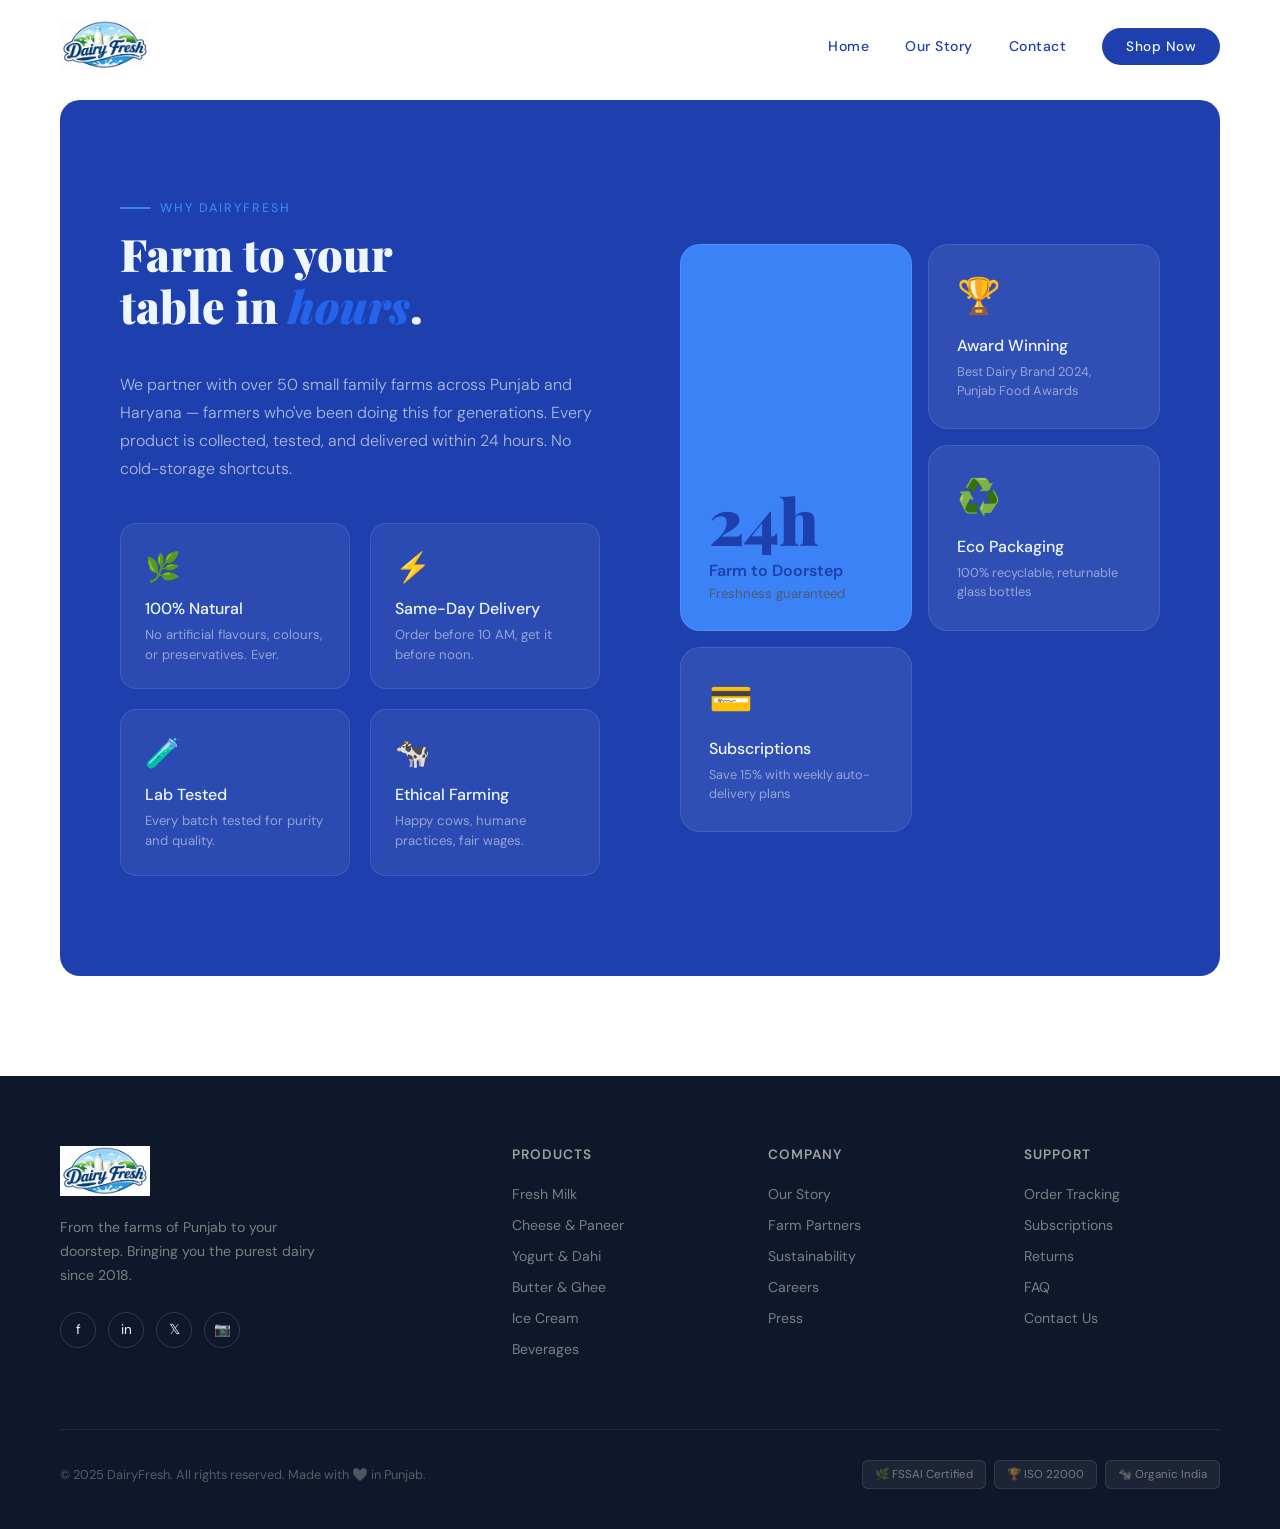
==== about.html @ 6cd30c2c "Update about.html" ====
<!DOCTYPE html>
<html lang="en">
<head>
    <meta charset="UTF-8">
    <meta name="viewport" content="width=device-width, initial-scale=1.0">
    <title>Document</title>
       <link rel="preconnect" href="https://fonts.googleapis.com">
<link href="https://fonts.googleapis.com/css2?family=Playfair+Display:ital,wght@0,400;0,700;0,900;1,400&family=DM+Sans:wght@300;400;500&display=swap" rel="stylesheet">
<link rel="stylesheet" href="style.css">
</head>
<body>
    <div class="cursor" id="cursor"></div>
<div class="cursor-ring" id="cursorRing"></div>
<header class="navbar">
<nav id="nav">
   <a href="index.html" class="logo">
    <div class="logo-icon">
      <img src="product pics/ChatGPT Image Jun 5, 2026, 11_29_24 AM.png" alt="">
    </div>
  </a>
     <ul>
    <li><a href="index.html">Home</a></li>
    <li><a href="about.html">Our Story</a></li>
    <li><a href="contact.html">Contact</a></li>
    <li><a href="/ndex.html#products" class="nav-cta">Shop Now</a></li>
  </ul>
  <button class="hamburger" aria-label="Menu" onclick="showMenu()">
    <span></span><span></span><span></span>
  </button>
</nav>
</header>
<section class="why" id="why">
  <div class="why-left reveal">
    <div class="section-label">Why DairyFresh</div>
    <h2 class="section-title">Farm to your<br>table in <em>hours</em>.</h2>
    <p class="why-desc">We partner with over 50 small family farms across Punjab and Haryana — farmers who've been doing this for generations. Every product is collected, tested, and delivered within 24 hours. No cold-storage shortcuts.</p>
    <div class="why-features">
      <div class="feature">
        <div class="feature-icon">🌿</div>
        <div class="feature-name">100% Natural</div>
        <div class="feature-text">No artificial flavours, colours, or preservatives. Ever.</div>
      </div>
      <div class="feature">
        <div class="feature-icon">⚡</div>
        <div class="feature-name">Same-Day Delivery</div>
        <div class="feature-text">Order before 10 AM, get it before noon.</div>
      </div>
      <div class="feature">
        <div class="feature-icon">🧪</div>
        <div class="feature-name">Lab Tested</div>
        <div class="feature-text">Every batch tested for purity and quality.</div>
      </div>
      <div class="feature">
        <div class="feature-icon">🐄</div>
        <div class="feature-name">Ethical Farming</div>
        <div class="feature-text">Happy cows, humane practices, fair wages.</div>
      </div>
    </div>
  </div>
  <div class="why-right reveal">
    <div class="why-card tall">
      <div class="card-num">24h</div>
      <div class="card-label">Farm to Doorstep</div>
      <div class="card-sub">Freshness guaranteed</div>
    </div>
    <div class="why-card">
      <div class="card-icon">🏆</div>
      <div class="card-title">Award Winning</div>
      <div class="card-text">Best Dairy Brand 2024, Punjab Food Awards</div>
    </div>
    <div class="why-card">
      <div class="card-icon">♻️</div>
      <div class="card-title">Eco Packaging</div>
      <div class="card-text">100% recyclable, returnable glass bottles</div>
    </div>
    <div class="why-card">
      <div class="card-icon">💳</div>
      <div class="card-title">Subscriptions</div>
      <div class="card-text">Save 15% with weekly auto-delivery plans</div>
    </div>
  </div>
</section>
<footer>
  <div class="footer-top">
    <div class="footer-brand">
       <a href="index.html" class="logo">
    <div class="logo-icon">
      <img src="product pics/ChatGPT Image Jun 5, 2026, 11_29_24 AM.png" alt="">
    </div>
  </a>
      <p>From the farms of Punjab to your doorstep. Bringing you the purest dairy since 2018.</p>
      <div class="footer-socials">
        <a class="social-btn" href="#">f</a>
        <a class="social-btn" href="#">in</a>
        <a class="social-btn" href="#">𝕏</a>
        <a class="social-btn" href="#">📷</a>
      </div>
    </div>
    <div class="footer-col">
      <h4>Products</h4>
      <ul>
        <li><a href="#">Fresh Milk</a></li>
        <li><a href="#">Cheese & Paneer</a></li>
        <li><a href="#">Yogurt & Dahi</a></li>
        <li><a href="#">Butter & Ghee</a></li>
        <li><a href="#">Ice Cream</a></li>
        <li><a href="#">Beverages</a></li>
      </ul>
    </div>
    <div class="footer-col">
      <h4>Company</h4>
      <ul>
        <li><a href="#">Our Story</a></li>
        <li><a href="#">Farm Partners</a></li>
        <li><a href="#">Sustainability</a></li>
        <li><a href="#">Careers</a></li>
        <li><a href="#">Press</a></li>
      </ul>
    </div>
    <div class="footer-col">
      <h4>Support</h4>
      <ul>
        <li><a href="#">Order Tracking</a></li>
        <li><a href="#">Subscriptions</a></li>
        <li><a href="#">Returns</a></li>
        <li><a href="#">FAQ</a></li>
        <li><a href="#">Contact Us</a></li>
      </ul>
    </div>
  </div>
  <div class="footer-bottom">
    <p>© 2025 DairyFresh. All rights reserved. Made with 🤍 in Punjab.</p>
    <div class="footer-badges">
      <div class="badge-cert">🌿 FSSAI Certified</div>
      <div class="badge-cert">🏆 ISO 22000</div>
      <div class="badge-cert">🐄 Organic India</div>
    </div>
  </div>
</footer>

<script src="script.js"></script>
</body>
</html>
---- style.css ----
*, *::before, *::after { box-sizing: border-box; margin: 0; padding: 0; }

  :root {
  --cream: #eef6ff;
  --warm-white: #ffffff;
  --butter: #3b82f6;
  --gold: #2563eb;
  --brown: #1e40af;
  --dark: #0f172a;
  --green: #0ea5e9;
  --light-green: #dbeafe;
  --muted: #64748b;
  --border: #bfdbfe;
}

  html { scroll-behavior: smooth; }

  body {
    font-family: 'DM Sans', sans-serif;
    background: var(--warm-white);
    color: var(--dark);
    overflow-x: hidden;
   
  }


  /* NAV */
  .navbar{
    position: fixed; top: 0; width: 100%; z-index: 100;
    padding: 5px 40px;
  }
  nav {
    width: 100%;
    padding: 15px 20px;
    border-radius:20px;
    height: 100%;
    display: flex; align-items: center; justify-content: space-between;
    transition: background 0.4s, box-shadow 0.4s;
  }
  nav.scrolled {
    background: rgb(227 233 253 / 95%);
    backdrop-filter: blur(12px);
    box-shadow: 0 1px 0 var(--border);
  }
  .logo {
    font-family: 'Playfair Display', serif;
    font-size: 1.6rem; font-weight: 900;
    color: var(--brown);
    letter-spacing: -0.5px;
    text-decoration: none;
    display: flex; align-items: center; gap: 10px;
  }
  .logo-icon {
    height: 50px;
    border-radius: 50%;
    display: flex; align-items: center; justify-content: center;
    font-size: 1.1rem;
  }
  .logo-icon img{
    width: auto;
    height:100%;
  }
  nav ul { list-style: none; display: flex; gap: 36px; }
  nav ul a {
    font-size: 0.88rem; font-weight: 500;
    color: var(--brown); text-decoration: none;
    letter-spacing: 0.5px;
    position: relative;
    transition: color 0.2s;
  }
  nav ul a::after {
    content: ''; position: absolute; bottom: -3px; left: 0;
    width: 0; height: 1.5px; background: var(--butter);
    transition: width 0.3s ease;
  }
  nav ul a:hover::after { width: 100%; }
  .nav-cta {
    background: var(--brown); color: var(--cream) !important;
    padding: 10px 24px; border-radius: 40px;
    font-size: 0.85rem !important;
    transition: background 0.3s !important;
  }
  .nav-cta::after { display: none !important; }
  .nav-cta:hover { background: var(--green) !important; }

  /* HERO */
  .hero {
    min-height: 100vh;
    display: grid; grid-template-columns: 1fr 1fr;
    align-items: center;
    padding: 0 60px;
    position: relative;
    overflow: hidden;
  }
  .hero-bg {
    position: absolute; inset: 0;
    background: radial-gradient(ellipse at 70% 50%, #f0e8c8 0%, var(--warm-white) 60%);
    z-index: 0;
  }
  .hero-texture {
    position: absolute; inset: 0; z-index: 1;
    background-image: url("data:image/svg+xml,%3Csvg width='60' height='60' viewBox='0 0 60 60' xmlns='http://www.w3.org/2000/svg'%3E%3Cg fill='none' fill-rule='evenodd'%3E%3Cg fill='%23c8a96e' fill-opacity='0.05'%3E%3Cpath d='M36 34v-4h-2v4h-4v2h4v4h2v-4h4v-2h-4zm0-30V0h-2v4h-4v2h4v4h2V6h4V4h-4zM6 34v-4H4v4H0v2h4v4h2v-4h4v-2H6zM6 4V0H4v4H0v2h4v4h2V6h4V4H6z'/%3E%3C/g%3E%3C/g%3E%3C/svg%3E");
    opacity: 0.4;
  }
  .hero-left { position: relative; z-index: 2; padding-top: 80px; }
  .hero-tag {
    display: inline-flex; align-items: center; gap: 8px;
    background: var(--light-green); color: var(--green);
    padding: 6px 16px; border-radius: 40px;
    font-size: 0.78rem; font-weight: 500; letter-spacing: 1px;
    text-transform: uppercase; margin-bottom: 28px;
    animation: fadeUp 0.8s ease 0.2s both;
  }
  .hero-tag span { width: 6px; height: 6px; background: var(--green); border-radius: 50%; }
  h1 {
    font-family: 'Playfair Display', serif;
    font-size: clamp(3rem, 5vw, 5.5rem);
    line-height: 1.05; font-weight: 900;
    color: var(--brown);
    margin-bottom: 24px;
    animation: fadeUp 0.8s ease 0.3s both;
  }
  h1 em { color: var(--gold); font-style: italic; }
  .hero-desc {
    font-size: 1.05rem; color: var(--muted); line-height: 1.7;
    max-width: 440px; margin-bottom: 40px;
    font-weight: 300;
    animation: fadeUp 0.8s ease 0.4s both;
  }
  .hero-actions {
    display: flex; align-items: center; gap: 20px;
    animation: fadeUp 0.8s ease 0.5s both;
  }
  .btn-primary {
    background: var(--brown); color: var(--cream);
    padding: 15px 36px; border-radius: 50px;
    font-size: 0.9rem; font-weight: 500;
    text-decoration: none; border: none;
    transition: transform 0.2s, box-shadow 0.2s, background 0.3s;
    box-shadow: 0 4px 20px rgba(92,61,30,0.25);
  }
  .btn-primary:hover {
    transform: translateY(-2px);
    box-shadow: 0 8px 28px rgba(92,61,30,0.35);
    background: var(--green);
  }
  .btn-ghost {
    color: var(--brown); font-size: 0.9rem; font-weight: 500;
    text-decoration: none; display: flex; align-items: center; gap: 8px;
    transition: gap 0.2s;
  }
  .btn-ghost:hover { gap: 14px; }
  .btn-ghost .arrow {
    width: 32px; height: 32px;
    border: 1.5px solid var(--border);
    border-radius: 50%;
    display: flex; align-items: center; justify-content: center;
    font-size: 0.8rem;
    transition: background 0.2s, border-color 0.2s;
  }
  .btn-ghost:hover .arrow { background: var(--butter); border-color: var(--butter); }
   .hero-left{
    padding: 0;
   }
  .hero-right {
    position: relative; z-index: 2;
    display: flex; justify-content: center; align-items: center;
    padding-top: 80px;
    animation: fadeIn 1s ease 0.4s both;
  }
  .hero-visual {
    width: 480px; height: 480px;
    border-radius: 60% 40% 55% 45% / 50% 60% 40% 50%;
    position: relative;
    display: flex; align-items: center; justify-content: center;
  }
  @keyframes morph {
    0%,100% { border-radius: 60% 40% 55% 45% / 50% 60% 40% 50%; }
    33% { border-radius: 45% 55% 40% 60% / 60% 40% 55% 45%; }
    66% { border-radius: 55% 45% 60% 40% / 45% 55% 45% 55%; }
  }
  .hero-img-emoji { font-size: 8rem; filter: drop-shadow(0 10px 20px rgba(0,0,0,0.1)); }
  .hero-float {
    position: absolute;
    background: white;
    border-radius: 16px;
    padding: 14px 18px;
    box-shadow: 0 8px 30px rgba(0,0,0,0.08);
    display: flex; align-items: center; gap: 10px;
    font-size: 0.82rem; font-weight: 500; color: var(--brown);
  }
  .hero-float-1 { top: 60px; left: -20px; animation: float1 4s ease-in-out infinite; }
  .hero-float-2 { bottom: 80px; right: -30px; animation: float2 5s ease-in-out infinite; }
  .hero-float-3 { bottom: 160px; left: -40px; animation: float1 3.5s ease-in-out infinite 1s; }
  @keyframes float1 { 0%,100% { transform: translateY(0); } 50% { transform: translateY(-12px); } }
  @keyframes float2 { 0%,100% { transform: translateY(0); } 50% { transform: translateY(10px); } }

  .hero-stats {
    position: absolute; bottom: 50px;  right: 60px;
    display: flex; gap: 40px; z-index: 2;
    animation: fadeUp 0.8s ease 0.6s both;
  }
  .stat { border-left: 2px solid var(--border); padding-left: 20px; }
  .stat-num {
    font-family: 'Playfair Display', serif;
    font-size: 2rem; font-weight: 700; color: var(--brown);
    line-height: 1;
  }
  .stat-label { font-size: 0.78rem; color: var(--muted); margin-top: 4px; }

  /* MARQUEE */
  .marquee-section {
    background: var(--brown);
    padding: 18px 0; overflow: hidden;
    display: flex; gap: 0;
  }
  .marquee-track {
    display: flex; gap: 0;
    animation: marquee 20s linear infinite;
    white-space: nowrap;
  }
  .marquee-item {
    color: var(--cream); font-size: 0.85rem; font-weight: 500;
    letter-spacing: 1px; text-transform: uppercase;
    padding: 0 40px;
    display: flex; align-items: center; gap: 16px;
  }
  .marquee-dot { width: 4px; height: 4px; background: var(--butter); border-radius: 50%; }
  @keyframes marquee { from { transform: translateX(0); } to { transform: translateX(-50%); } }

  /* PRODUCTS */
  .products {
    padding: 100px 60px;
    position: relative;
  }
  .section-label {
    font-size: 0.78rem; font-weight: 500; letter-spacing: 2px;
    text-transform: uppercase; color: var(--green);
    margin-bottom: 12px;
    display: flex; align-items: center; gap: 10px;
  }
  .section-label::before {
    content: ''; width: 30px; height: 1.5px; background: var(--green);
  }
  .section-title {
    font-family: 'Playfair Display', serif;
    font-size: clamp(2rem, 3.5vw, 3.2rem);
    font-weight: 900; color: var(--brown);
    margin-bottom: 60px; max-width: 500px;
    line-height: 1.15;
  }
  .section-title em { color: var(--gold); font-style: italic; }
  .products-grid {
    display: grid; grid-template-columns: repeat(4, 1fr);
    gap: 24px;
  }
  .product-card {
    cursor: pointer;
    background: var(--cream);
    border-radius: 24px;
    padding: 32px 24px;
    border: 1px solid var(--border);
   
    transition: transform 0.3s ease, box-shadow 0.3s ease;
    position: relative; overflow: hidden;
  }
  .product-card::before {
    content: ''; position: absolute;
    inset: 0; border-radius: 24px;
    background: linear-gradient(135deg, transparent 60%, rgba(212,160,23,0.08));
    pointer-events: none;
  }
  .product-card:hover {
    transform: translateY(-8px);
    box-shadow: 0 20px 50px rgba(92,61,30,0.12);
  }
  .product-emoji { width: 100%; margin-bottom: 20px; display: block; }
  .product-emoji img{    background-size: cover;
    width: 100%;
    height: auto;
    border-radius: 20px;}
  .product-tag {
    font-size: 0.7rem; font-weight: 500; letter-spacing: 1px;
    text-transform: uppercase; color: var(--muted);
    margin-bottom: 8px;
  }
  .product-name {
    font-family: 'Playfair Display', serif;
    font-size: 1.3rem; font-weight: 700;
    color: var(--brown); margin-bottom: 10px;
  }
  .product-desc { font-size: 0.85rem; color: var(--muted); line-height: 1.6; margin-bottom: 24px; }
  .product-footer { display: flex; align-items: center; justify-content: space-between; }
  .product-price {
    font-family: 'Playfair Display', serif;
    font-size: 1.4rem; font-weight: 700; color: var(--brown);
  }
  .product-price span { font-size: 0.85rem; color: var(--muted); font-family: 'DM Sans', sans-serif; font-weight: 400; }
  .add-btn {
    width: 40px; height: 40px;
    background: var(--brown); color: var(--cream);
    border: none; border-radius: 50%;
    font-size: 1.2rem;
    display: flex; align-items: center; justify-content: center;
    transition: background 0.2s, transform 0.2s;
  }
  .add-btn:hover { background: var(--green); transform: scale(1.1); }
  .badge {
    position: absolute; top: 16px; right: 16px;
    background: var(--green); color: white;
    font-size: 0.65rem; font-weight: 600; letter-spacing: 0.5px;
    text-transform: uppercase; padding: 4px 10px; border-radius: 20px;
  }

  /* WHY US */
  .why {
    background: var(--brown);
    margin: 100px 60px ;
    border-radius: 20px  ;
    padding: 100px 60px;
    display: grid; grid-template-columns: 1fr 1fr;
    gap: 80px; align-items: center;
  }
  .why-left .section-label { color: var(--butter); }
  .why-left .section-label::before { background: var(--butter); }
  .why-left .section-title { color: var(--cream); margin-bottom: 40px; }
  .why-desc { color: rgba(255,252,245,0.65); font-size: 1rem; line-height: 1.75; font-weight: 300; }
  .why-features {
    display: grid; grid-template-columns: 1fr 1fr;
    gap: 20px; margin-top: 40px;
  }
  .feature {
    background: rgba(255,255,255,0.06);
    border: 1px solid rgba(255,255,255,0.1);
    border-radius: 16px; padding: 24px;
    transition: background 0.3s;
  }
  .feature:hover { background: rgba(255,255,255,0.1); }
  .feature-icon { font-size: 1.8rem; margin-bottom: 12px; }
  .feature-name { color: var(--cream); font-weight: 500; margin-bottom: 6px; }
  .feature-text { color: rgba(255,252,245,0.5); font-size: 0.82rem; line-height: 1.5; }
  .why-right {
    display: grid; grid-template-columns: 1fr 1fr;
    gap: 16px;
  }
  .why-card {
    background: rgba(255,255,255,0.08);
    border: 1px solid rgba(255,255,255,0.1);
    border-radius: 20px; padding: 28px;
    transition: transform 0.3s;
  }
  .why-card:hover { transform: scale(1.03); }
  .why-card.tall { grid-row: span 2; display: flex; flex-direction: column; justify-content: flex-end; background: var(--butter); }
  .why-card.tall .card-num { font-family: 'Playfair Display', serif; font-size: 4rem; font-weight: 900; color: var(--brown); line-height: 1; margin-bottom: 8px; }
  .why-card.tall .card-label { color: var(--brown); font-weight: 600; font-size: 1rem; }
  .why-card.tall .card-sub { color: rgba(92,61,30,0.6); font-size: 0.82rem; margin-top: 4px; }
  .why-card .card-icon { font-size: 2.2rem; margin-bottom: 16px; }
  .why-card .card-title { color: var(--cream); font-weight: 500; margin-bottom: 6px; }
  .why-card .card-text { color: rgba(255,252,245,0.5); font-size: 0.8rem; line-height: 1.5; }

  /* TESTIMONIALS */
  .testimonials { padding: 100px 60px; background: var(--cream); }
  .section-header { display: flex; justify-content: space-between; align-items: flex-end; margin-bottom: 60px; }
  .testi-grid { display: grid; grid-template-columns: repeat(3, 1fr); gap: 24px; }
  .testi-card {
    background: var(--warm-white);
    border: 1px solid var(--border);
    border-radius: 24px; padding: 32px;
    transition: transform 0.3s;
  }
  .testi-card:hover { transform: translateY(-4px); }
  .stars { color: var(--gold); margin-bottom: 20px; font-size: 0.9rem; letter-spacing: 2px; }
  .testi-text { font-size: 0.95rem; line-height: 1.7; color: var(--dark); margin-bottom: 28px; font-style: italic; }
  .testi-author { display: flex; align-items: center; gap: 12px; }
  .author-avatar {
    width: 44px; height: 44px; border-radius: 50%;
    display: flex; align-items: center; justify-content: center;
    font-size: 1.2rem; font-weight: 700;
    background: var(--butter); color: var(--brown);
    font-family: 'Playfair Display', serif;
  }
  .author-name { font-weight: 500; color: var(--brown); font-size: 0.9rem; }
  .author-loc { font-size: 0.78rem; color: var(--muted); }

  /* NEWSLETTER */
  .newsletter {
    margin: 100px 60px 100px;
    background: linear-gradient(135deg, var(--brown), #3a2510);
    border-radius: 32px;
    padding: 70px 80px;
    display: flex; align-items: center; justify-content: space-between;
    gap: 40px;
    position: relative; overflow: hidden;
  }
  .newsletter::before {
    content: '🐄';
    position: absolute; right: 80px; bottom: -20px;
    font-size: 10rem; opacity: 0.08;
    transform: scaleX(-1);
  }
  .newsletter-text .section-label { color: var(--butter); }
  .newsletter-text .section-label::before { background: var(--butter); }
  .newsletter-title {
    font-family: 'Playfair Display', serif;
    font-size: 2.2rem; font-weight: 900; color: var(--cream);
    margin: 8px 0 12px; line-height: 1.2;
  }
  .newsletter-sub { color: rgba(255,252,245,0.55); font-size: 0.95rem; line-height: 1.6; }
  .newsletter-form {
    display: flex; gap: 12px; flex-shrink: 0;
  }
  .newsletter-input {
    background: rgba(255,255,255,0.1);
    border: 1px solid rgba(255,255,255,0.2);
    border-radius: 50px; padding: 14px 24px;
    color: var(--cream); font-size: 0.9rem; width: 280px;
    outline: none; font-family: 'DM Sans', sans-serif;
    transition: border-color 0.3s;
  }
  .newsletter-input::placeholder { color: rgba(255,252,245,0.4); }
  .newsletter-input:focus { border-color: var(--butter); }
  .btn-subscribe {
    background: var(--butter); color: var(--brown);
    border: none; border-radius: 50px;
    padding: 14px 28px; font-weight: 600; font-size: 0.9rem;
    font-family: 'DM Sans', sans-serif;
    transition: transform 0.2s, box-shadow 0.2s;
    white-space: nowrap;
  }
  .btn-subscribe:hover { transform: scale(1.04); box-shadow: 0 6px 20px rgba(245,200,66,0.4); }

  /* FOOTER */
  footer {
    background: var(--dark); color: var(--cream);
    padding: 70px 60px 40px;
  }
  .footer-top {
    display: grid; grid-template-columns: 2fr 1fr 1fr 1fr;
    gap: 60px; padding-bottom: 60px;
    border-bottom: 1px solid rgba(255,255,255,0.08);
  }
  .footer-brand .logo { color: var(--cream); margin-bottom: 20px; display: inline-flex; }
  .footer-brand p { color: rgba(255,252,245,0.45); font-size: 0.88rem; line-height: 1.7; max-width: 280px; }
  .footer-socials { display: flex; gap: 12px; margin-top: 24px; }
  .social-btn {
    width: 36px; height: 36px;
    border: 1px solid rgba(255,255,255,0.15);
    border-radius: 50%; display: flex; align-items: center; justify-content: center;
    font-size: 0.85rem;
    transition: background 0.2s, border-color 0.2s;
    text-decoration: none; color: var(--cream);
  }
  .social-btn:hover { background: var(--butter); border-color: var(--butter); color: var(--brown); }
  .footer-col h4 { font-size: 0.85rem; font-weight: 600; letter-spacing: 1px; text-transform: uppercase; margin-bottom: 20px; color: rgba(255,252,245,0.6); }
  .footer-col ul { list-style: none; }
  .footer-col ul li { margin-bottom: 10px; }
  .footer-col ul a { color: rgba(255,252,245,0.45); font-size: 0.88rem; text-decoration: none; transition: color 0.2s; }
  .footer-col ul a:hover { color: var(--butter); }
  .footer-bottom {
    padding-top: 30px;
    display: flex; justify-content: space-between; align-items: center;
  }
  .footer-bottom p { color: rgba(255,252,245,0.3); font-size: 0.8rem; }
  .footer-badges { display: flex; gap: 8px; }
  .badge-cert {
    background: rgba(255,255,255,0.06); border: 1px solid rgba(255,255,255,0.1);
    border-radius: 6px; padding: 6px 12px;
    font-size: 0.72rem; color: rgba(255,252,245,0.4);
    display: flex; align-items: center; gap: 6px;
  }

  /* CART */
  .cart-toast {
    position: fixed; bottom: 30px; right: 30px;
    background: var(--brown); color: var(--cream);
    padding: 16px 24px; border-radius: 16px;
    font-size: 0.9rem; font-weight: 500;
    box-shadow: 0 10px 30px rgba(0,0,0,0.2);
    display: flex; align-items: center; gap: 10px;
    transform: translateY(100px); opacity: 0;
    transition: transform 0.4s ease, opacity 0.4s ease;
    z-index: 200;
  }
  .cart-toast.show { transform: translateY(0); opacity: 1; }

  /* Animations */
  @keyframes fadeUp {
    from { opacity: 0; transform: translateY(30px); }
    to { opacity: 1; transform: translateY(0); }
  }
  @keyframes fadeIn {
    from { opacity: 0; } to { opacity: 1; }
  }
  /* .reveal {
    opacity: 0; transform: translateY(30px);
    transition: opacity 0.7s ease, transform 0.7s ease;
  }
  .reveal.visible { opacity: 1; transform: translateY(0); } */

  /* Mobile hamburger */
  .hamburger { display: none; background: none; border: none; flex-direction: column; gap: 5px; }
  .hamburger span { width: 24px; height: 2px; background: var(--brown); display: block; transition: 0.3s; }

  @media (max-width: 900px) {
   .navbar { padding: 20px 24px; }
   nav{
    position: relative;
   }
    nav ul { display: none; flex-direction: column; align-items: center; gap: 15px;        bottom: -170px;
        border-radius: 30px;
        padding: 20px; position: absolute;  right: -20px;    background:rgb(227 233 253 / 95%);
    backdrop-filter: blur(12px);
    box-shadow: 0 1px 0 var(--border);}
    .hamburger { display: flex; }
    .hero { grid-template-columns: 1fr; padding: 0 24px; padding-top: 100px; min-height: auto; padding-bottom: 60px; }
    .hero-right { display: none; }
    /* .hero-visual{
     width: 70%;
     height: auto;
    }
    .hero-visual img{
      height: auto;
      width: 100%;
    } */
    .hero-stats { position: static;  }
    .products { padding: 60px 24px; }
    .products-grid { grid-template-columns: 1fr 1fr; }
    .why { grid-template-columns: 1fr; padding: 60px 24px; margin: 100px 10px 20px;}
    .why-right { display: none; }
    .testimonials { padding: 60px 24px; }
    .testi-grid { grid-template-columns: 1fr; }
    .section-header { flex-direction: column; align-items: flex-start; gap: 20px; }
    .newsletter { margin: 100px 10px 40px; padding: 40px 30px; flex-direction: column; }
    .newsletter-form { flex-direction: column; width: 100%; }
    .newsletter-input { width: 100%; }
    footer { padding: 50px 24px 30px; }
    .footer-top { grid-template-columns: 1fr 1fr; gap: 40px; }
    .footer-bottom { flex-direction: column; gap: 16px; text-align: center; }
    body { cursor: auto; }

  }
   @media (max-width: 700px) {
     .hero { display: flex; flex-direction: column; padding: 0 24px; padding-top: 100px; min-height: auto; padding-bottom: 60px; }
    .hero-right { padding: 0; display: flex; justify-content: center;
        align-items: center; }
    .hero-visual{
     width: 70%;
     height: auto;
    }
    .hero-visual img{
      height: auto;
      width: 100%;
    }
    .hero-stats {
    gap: 20px;
}
  .stat-num{
    font-size: 1.5rem;
  }
  .stat-label{
    font-size: 0.5rem;
  }
  }
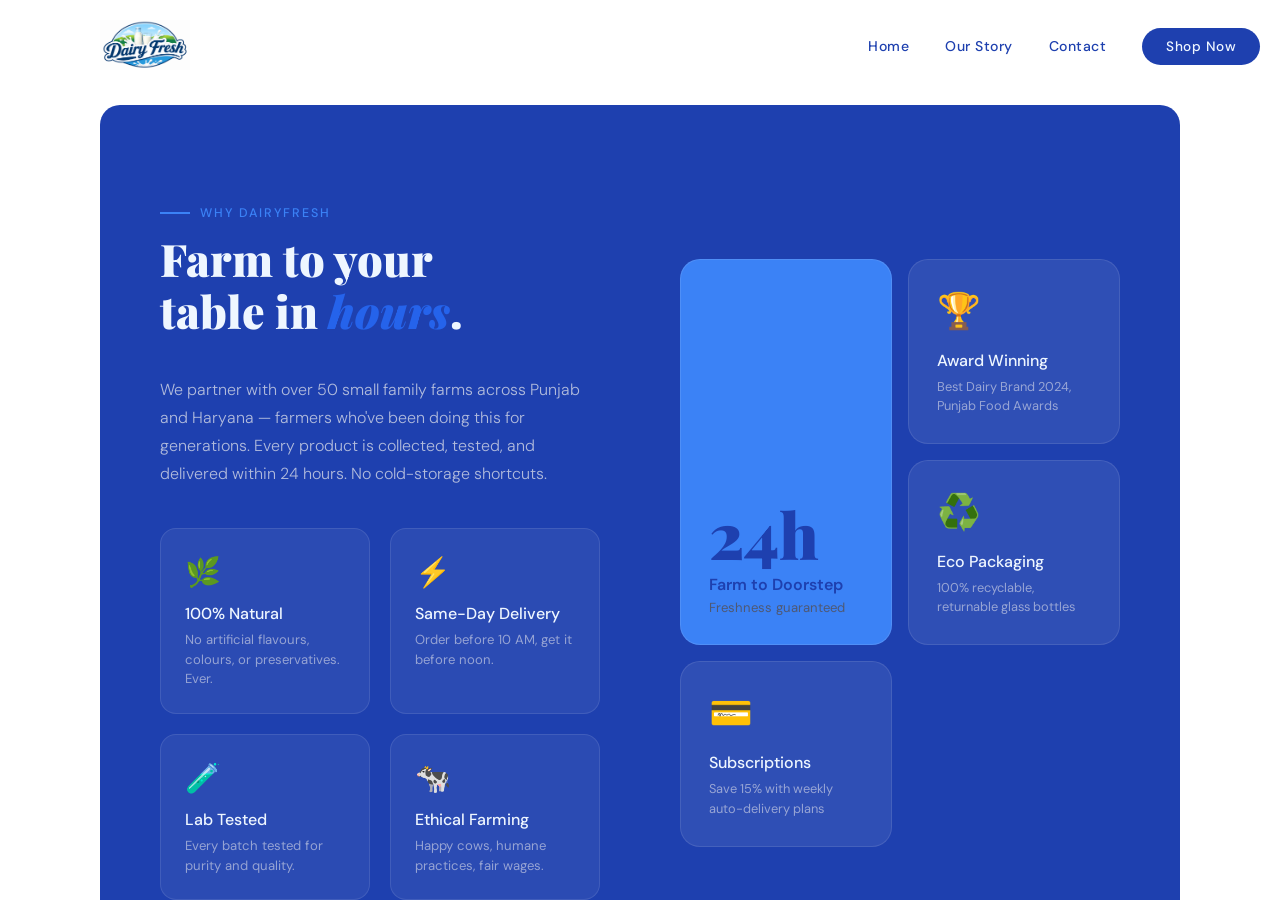
==== commit f4e825d7: "Fix HTML structure and formatting issues" ====
--- a/about.html
+++ b/about.html
@@ -3,7 +3,7 @@
 <head>
     <meta charset="UTF-8">
     <meta name="viewport" content="width=device-width, initial-scale=1.0">
-    <title>Document</title>
+    <title>DairyFresh — Farm to Table</title>
        <link rel="preconnect" href="https://fonts.googleapis.com">
 <link href="https://fonts.googleapis.com/css2?family=Playfair+Display:ital,wght@0,400;0,700;0,900;1,400&family=DM+Sans:wght@300;400;500&display=swap" rel="stylesheet">
 <link rel="stylesheet" href="style.css">
@@ -12,23 +12,24 @@
     <div class="cursor" id="cursor"></div>
 <div class="cursor-ring" id="cursorRing"></div>
 <header class="navbar">
+ <header class="navbar">
 <nav id="nav">
-   <a href="index.html" class="logo">
+       <a href="index.html" class="logo">
     <div class="logo-icon">
       <img src="product pics/ChatGPT Image Jun 5, 2026, 11_29_24 AM.png" alt="">
     </div>
   </a>
-     <ul>
+  <ul>
     <li><a href="index.html">Home</a></li>
     <li><a href="about.html">Our Story</a></li>
     <li><a href="contact.html">Contact</a></li>
-    <li><a href="/ndex.html#products" class="nav-cta">Shop Now</a></li>
+    <li><a href="index.html#products" class="nav-cta">Shop Now</a></li>
   </ul>
   <button class="hamburger" aria-label="Menu" onclick="showMenu()">
     <span></span><span></span><span></span>
   </button>
 </nav>
-</header>
+ </header>
 <section class="why" id="why">
   <div class="why-left reveal">
     <div class="section-label">Why DairyFresh</div>
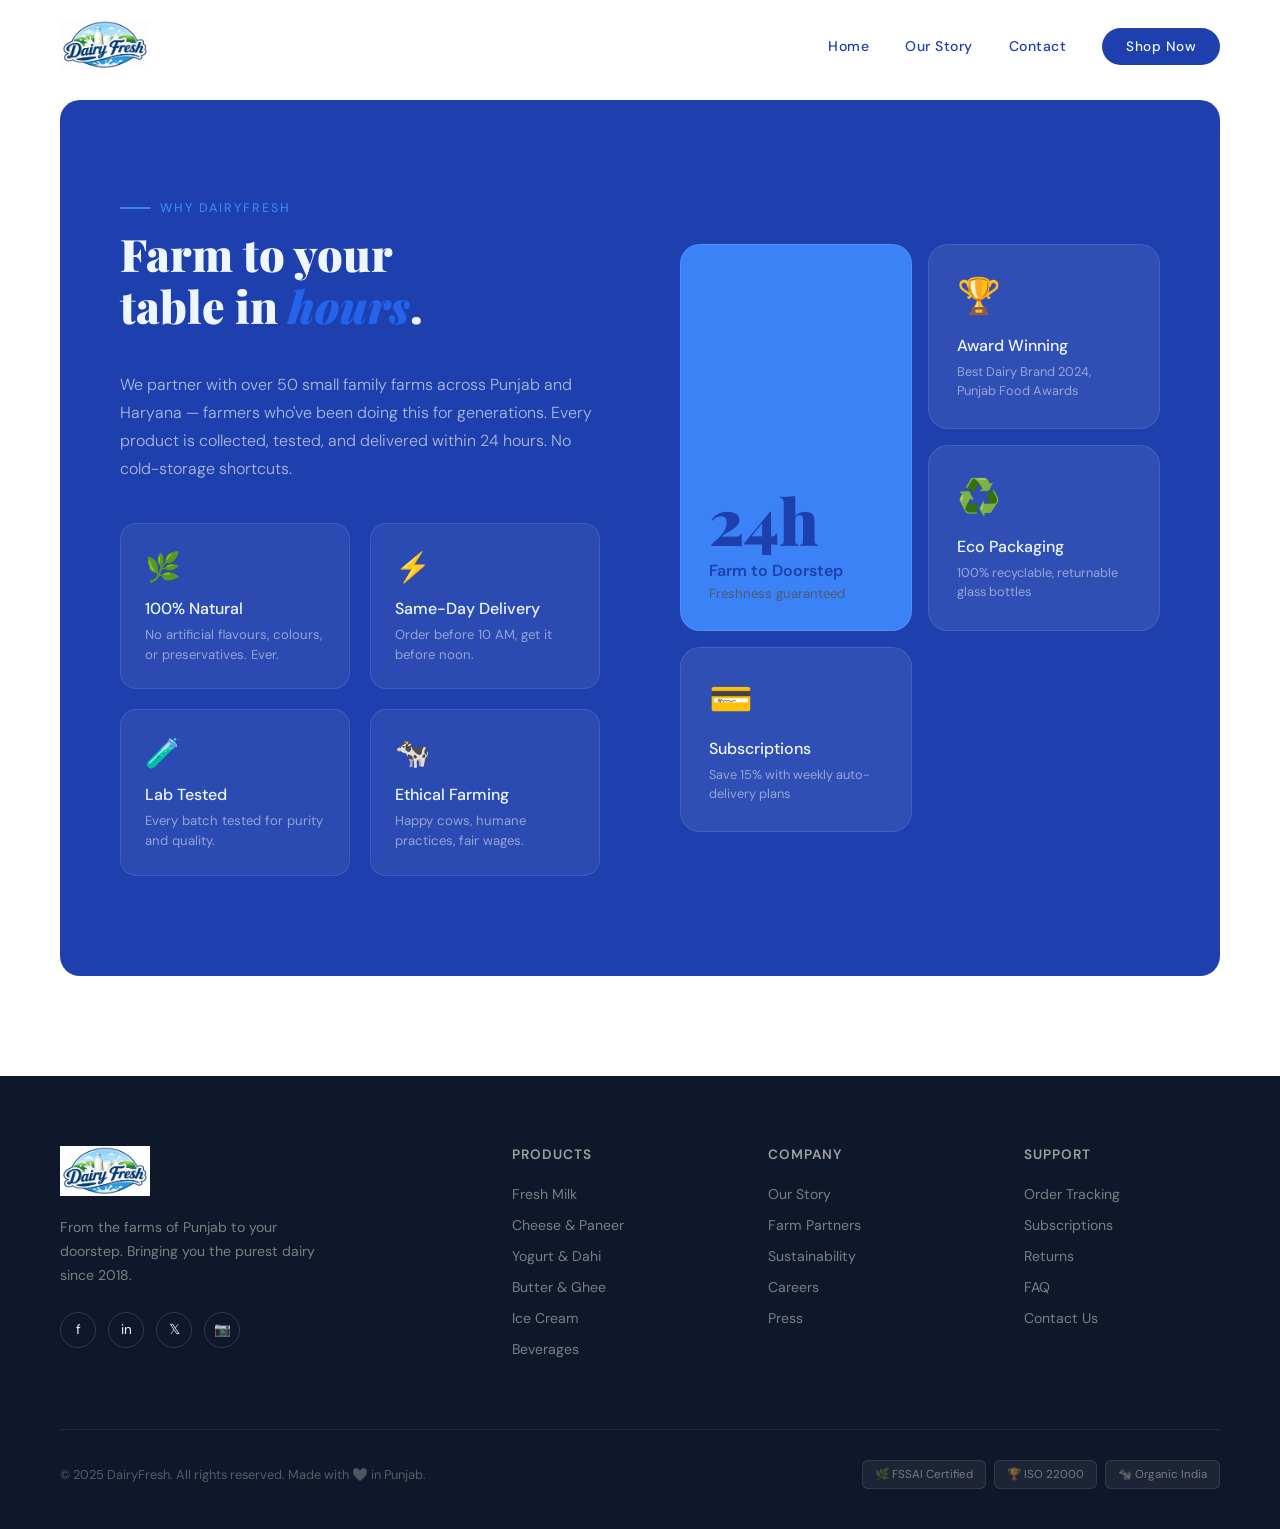
==== commit 4fb816dd: "Fix HTML structure and formatting issues" ====
--- a/about.html
+++ b/about.html
@@ -11,7 +11,6 @@
 <body>
     <div class="cursor" id="cursor"></div>
 <div class="cursor-ring" id="cursorRing"></div>
-<header class="navbar">
  <header class="navbar">
 <nav id="nav">
        <a href="index.html" class="logo">
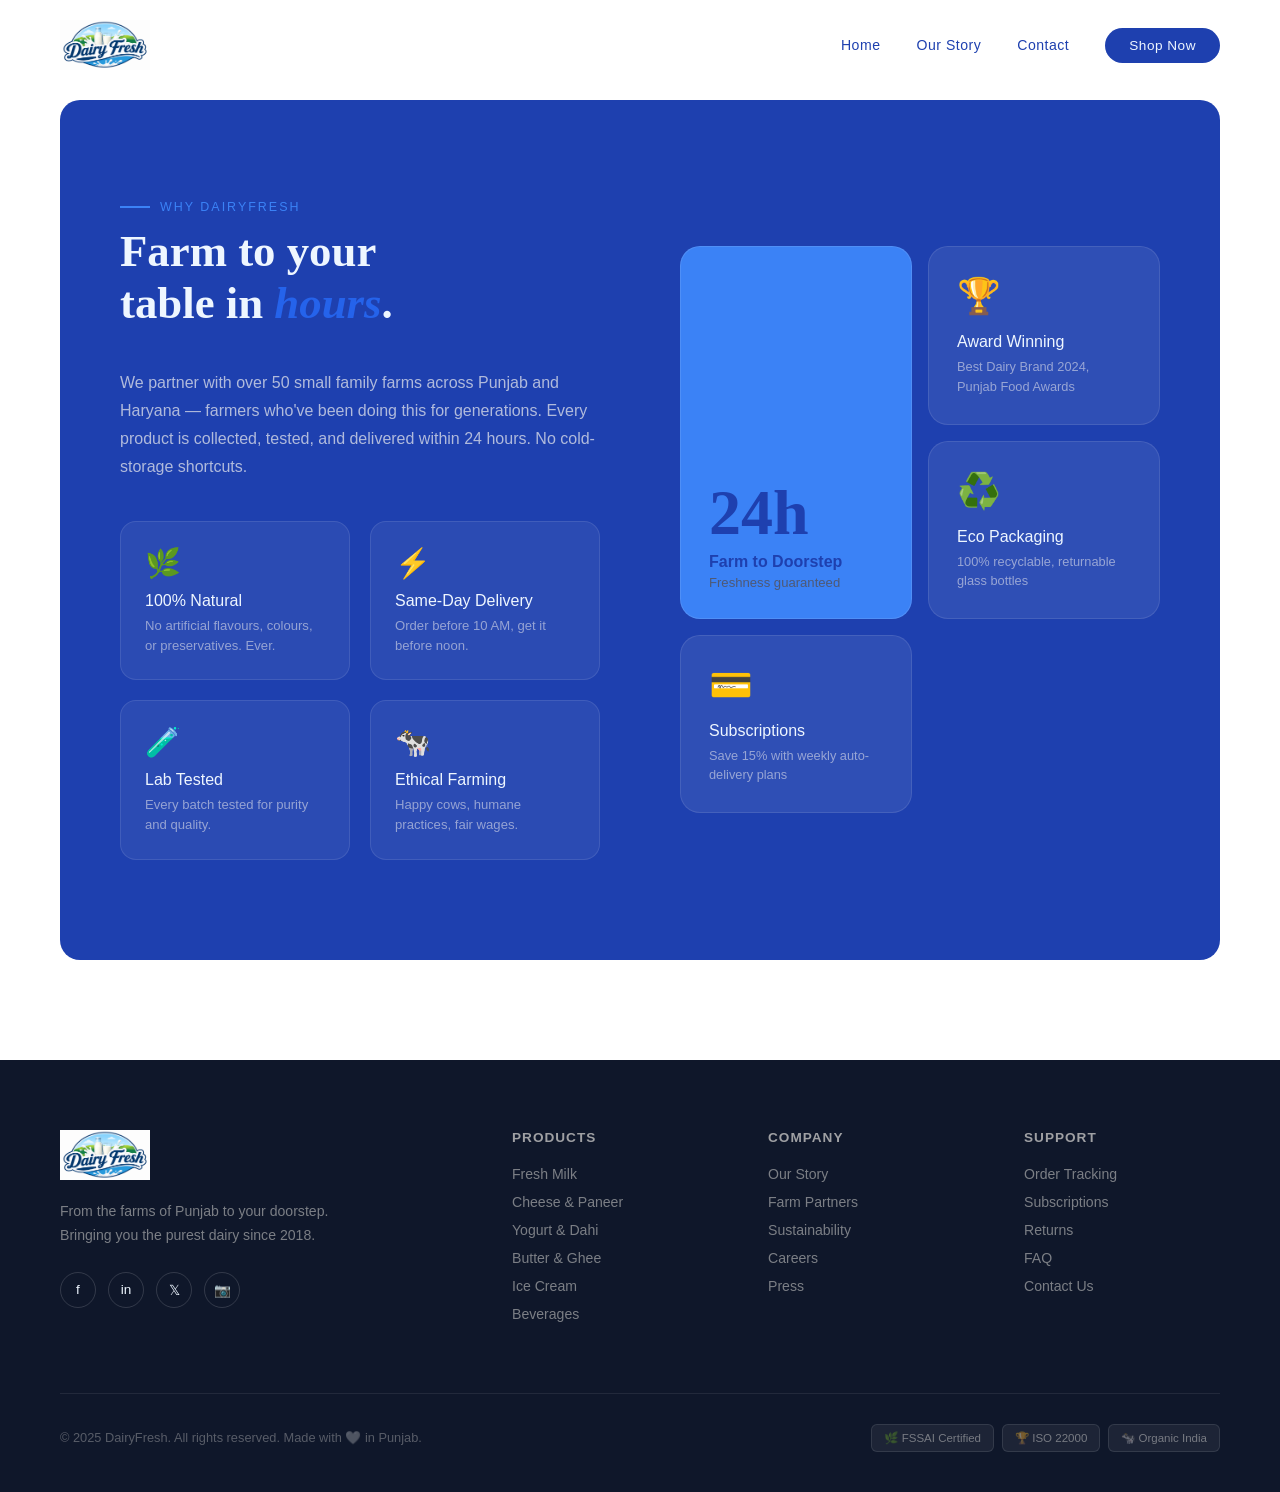
==== commit 9b96533a: "Update about.html" ====
--- a/about.html
+++ b/about.html
@@ -4,13 +4,11 @@
     <meta charset="UTF-8">
     <meta name="viewport" content="width=device-width, initial-scale=1.0">
     <title>DairyFresh — Farm to Table</title>
-       <link rel="preconnect" href="https://fonts.googleapis.com">
-<link href="https://fonts.googleapis.com/css2?family=Playfair+Display:ital,wght@0,400;0,700;0,900;1,400&family=DM+Sans:wght@300;400;500&display=swap" rel="stylesheet">
+     <link rel="preconnect" href="https://fonts.googleapis.com">
 <link rel="stylesheet" href="style.css">
 </head>
 <body>
-    <div class="cursor" id="cursor"></div>
-<div class="cursor-ring" id="cursorRing"></div>
+
  <header class="navbar">
 <nav id="nav">
        <a href="index.html" class="logo">
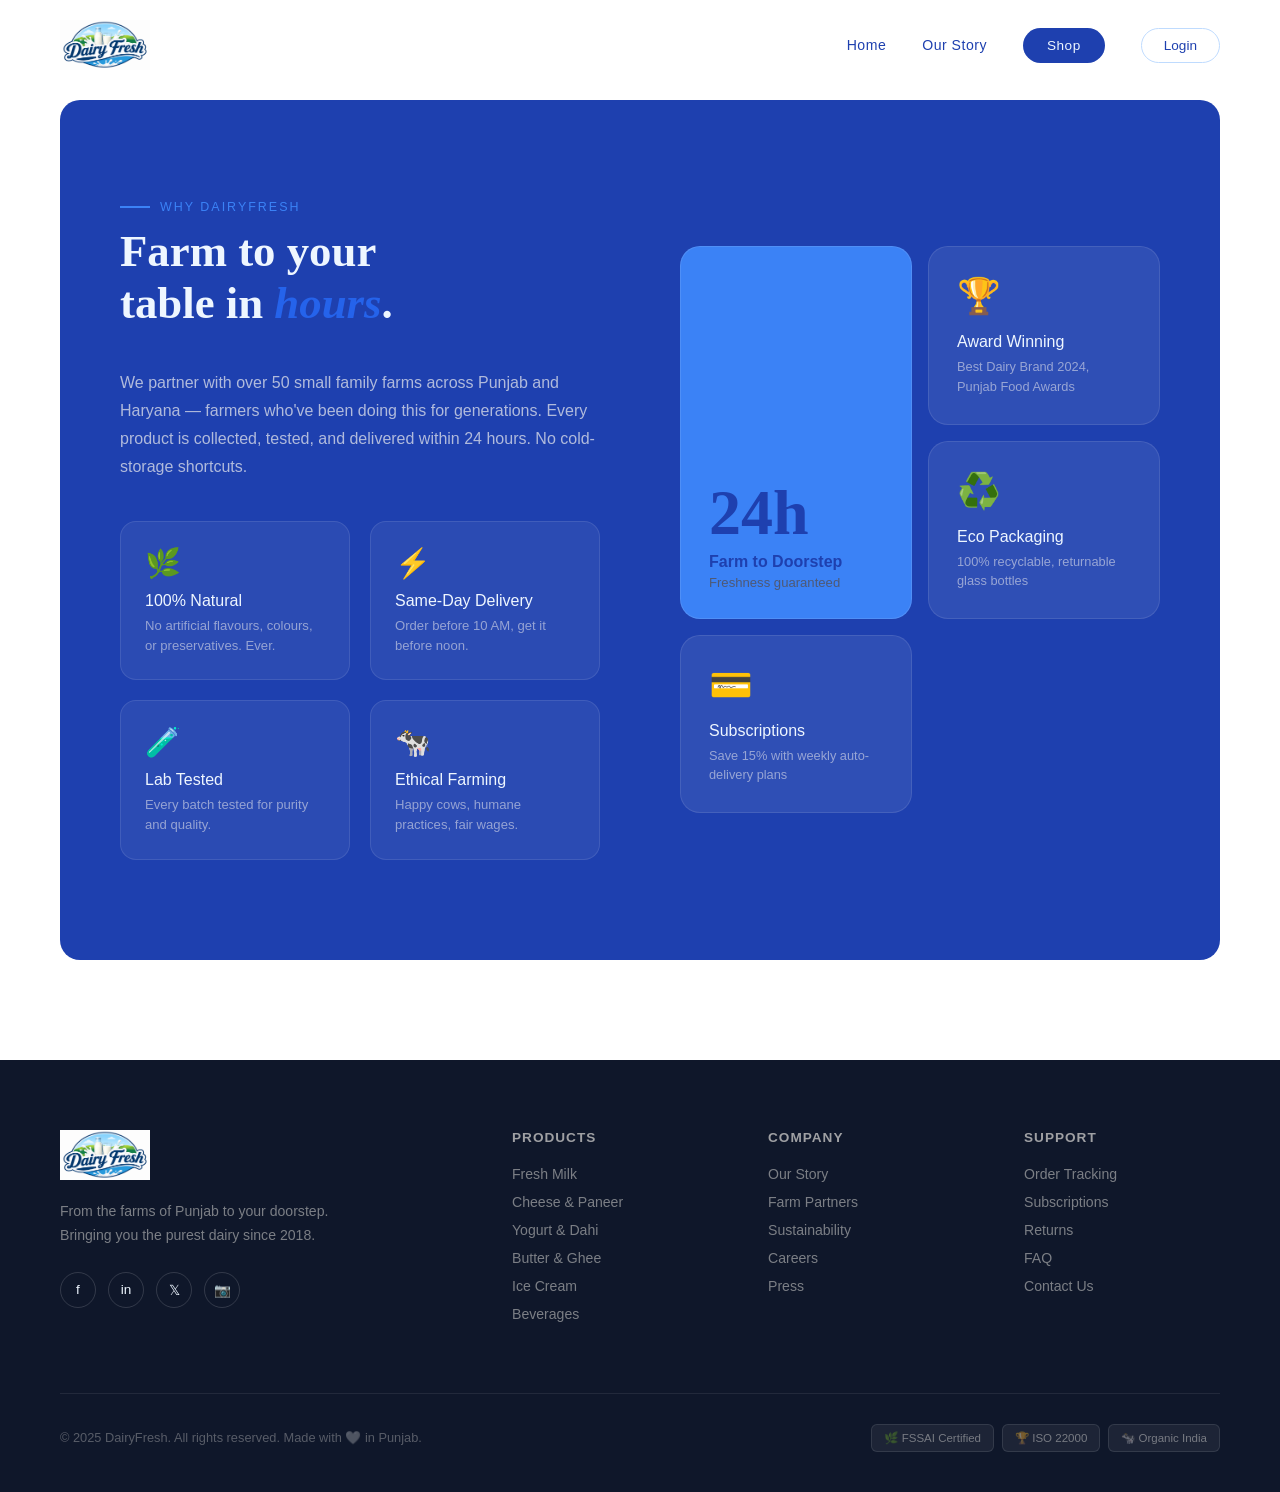
==== commit 66078bb0: "Add files via upload" ====
--- a/about.html
+++ b/about.html
@@ -19,8 +19,8 @@
   <ul>
     <li><a href="index.html">Home</a></li>
     <li><a href="about.html">Our Story</a></li>
-    <li><a href="contact.html">Contact</a></li>
-    <li><a href="index.html#products" class="nav-cta">Shop Now</a></li>
+    <li><a href="index.html#products" class="nav-cta">Shop</a></li>
+    <li><button class="nav-login" id="navLoginBtn" onclick="openAuth()">Login</button></li>
   </ul>
   <button class="hamburger" aria-label="Menu" onclick="showMenu()">
     <span></span><span></span><span></span>
@@ -136,6 +136,50 @@
   </div>
 </footer>
 
+<!-- AUTH MODAL -->
+<div class="auth-overlay" id="authOverlay" onclick="handleOverlayClick(event)">
+  <div class="auth-modal" id="authModal">
+    <button class="auth-close" onclick="closeAuth()" aria-label="Close">✕</button>
+    <div class="auth-tabs">
+      <button class="auth-tab active" id="tabLogin" onclick="switchTab('login')">Login</button>
+      <button class="auth-tab" id="tabSignup" onclick="switchTab('signup')">Sign Up</button>
+    </div>
+    <div class="auth-panel active" id="panelLogin">
+      <div class="auth-title">Welcome back 👋</div>
+      <p class="auth-sub">Sign in to manage your orders, subscriptions, and exclusive offers.</p>
+      <div class="auth-error" id="loginError"></div>
+      <div class="auth-form">
+        <input type="email" id="authEmail" placeholder="Email address" autocomplete="email">
+        <input type="password" id="authPassword" placeholder="Password" autocomplete="current-password">
+        <button class="btn-primary" onclick="handleAuthLogin()">Login →</button>
+      </div>
+      <p class="auth-divider">Don't have an account? <a onclick="switchTab('signup')">Sign up free</a></p>
+    </div>
+    <div class="auth-panel" id="panelSignup">
+      <div class="auth-title">Join DairyFresh 🌿</div>
+      <p class="auth-sub">Create your account and get 10% off your first order.</p>
+      <div class="auth-error" id="signupError"></div>
+      <div class="auth-form">
+        <div class="input-row">
+          <input type="text" id="signupFirst" placeholder="First name" autocomplete="given-name">
+          <input type="text" id="signupLast" placeholder="Last name" autocomplete="family-name">
+        </div>
+        <input type="email" id="signupEmail" placeholder="Email address" autocomplete="email">
+        <input type="password" id="signupPassword" placeholder="Password (min 8 chars)" autocomplete="new-password">
+        <input type="password" id="signupConfirm" placeholder="Confirm password" autocomplete="new-password">
+        <button class="btn-primary" onclick="handleAuthSignup()">Create Account →</button>
+      </div>
+      <p class="auth-divider">Already have an account? <a onclick="switchTab('login')">Login</a></p>
+    </div>
+    <div class="auth-panel" id="panelSuccess">
+      <div class="auth-success">
+        <div class="auth-success-icon">🎉</div>
+        <h3 id="successTitle">You're in!</h3>
+        <p id="successMsg">Welcome back to DairyFresh.</p>
+      </div>
+    </div>
+  </div>
+</div>
 <script src="script.js"></script>
 </body>
 </html>
--- a/style.css
+++ b/style.css
@@ -60,7 +60,7 @@
     width: auto;
     height:100%;
   }
-  nav ul { list-style: none; display: flex; gap: 36px; }
+  nav ul { list-style: none; display: flex; gap: 36px; align-items: center;}
   nav ul a {
     font-size: 0.88rem; font-weight: 500;
     color: var(--brown); text-decoration: none;
@@ -428,6 +428,67 @@
     white-space: nowrap;
   }
   .btn-subscribe:hover { transform: scale(1.04); box-shadow: 0 6px 20px rgba(245,200,66,0.4); }
+
+  .login-section {
+    padding: 100px 60px;
+    display: flex;
+    justify-content: center;
+    background: #f8fbff;
+  }
+  .login-card {
+    background: var(--warm-white);
+    border: 1px solid rgba(15,23,42,0.08);
+    border-radius: 30px;
+    padding: 46px 44px;
+    max-width: 520px;
+    width: 100%;
+    box-shadow: 0 28px 80px rgba(15,23,42,0.08);
+  }
+  .login-title {
+    font-family: 'Playfair Display', serif;
+    font-size: clamp(2rem, 3vw, 3rem);
+    color: var(--brown);
+    margin: 18px 0 12px;
+    line-height: 1.1;
+  }
+  .login-copy {
+    color: var(--muted);
+    line-height: 1.7;
+    margin-bottom: 28px;
+    font-size: 0.96rem;
+  }
+  .login-form {
+    display: grid;
+    gap: 18px;
+  }
+  .login-form input {
+    width: 100%;
+    padding: 16px 20px;
+    border-radius: 18px;
+    border: 1px solid var(--border);
+    background: #fff;
+    color: var(--dark);
+    font-size: 0.95rem;
+    outline: none;
+    transition: border-color 0.25s, box-shadow 0.25s;
+  }
+  .login-form input:focus {
+    border-color: var(--butter);
+    box-shadow: 0 0 0 4px rgba(245,200,66,0.1);
+  }
+  .login-note {
+    margin-top: 20px;
+    color: var(--muted);
+    font-size: 0.92rem;
+  }
+  .login-note a {
+    color: var(--brown);
+    text-decoration: none;
+    font-weight: 600;
+  }
+  .login-note a:hover {
+    color: var(--gold);
+  }
 
   /* FOOTER */
   footer {
@@ -467,6 +528,128 @@
     border-radius: 6px; padding: 6px 12px;
     font-size: 0.72rem; color: rgba(255,252,245,0.4);
     display: flex; align-items: center; gap: 6px;
+  }
+
+  /* NAV LOGIN BTN */
+  .nav-login {
+    background: transparent;
+    color: var(--brown) !important;
+    border: 1.5px solid var(--border);
+    padding: 9px 22px;
+    border-radius: 40px;
+    font-size: 0.85rem !important;
+    font-weight: 500;
+    transition: background 0.25s, border-color 0.25s !important;
+    cursor: pointer;
+    font-family: 'DM Sans', sans-serif;
+  }
+  .nav-login::after { display: none !important; }
+  .nav-login:hover { background: var(--cream); border-color: var(--butter); }
+  .nav-login.logged-in { background: var(--light-green); border-color: var(--green); color: var(--brown) !important; }
+
+  /* AUTH MODAL */
+  .auth-overlay {
+    position: fixed; inset: 0; z-index: 500;
+    background: rgba(15,23,42,0.55);
+    backdrop-filter: blur(6px);
+    display: flex; align-items: center; justify-content: center;
+    opacity: 0; pointer-events: none;
+    transition: opacity 0.35s ease;
+  }
+  .auth-overlay.open { opacity: 1; pointer-events: all; }
+  .auth-modal {
+    background: var(--warm-white);
+    border-radius: 32px;
+    padding: 48px 44px;
+    width: 100%; max-width: 480px;
+    box-shadow: 0 32px 80px rgba(15,23,42,0.18);
+    transform: translateY(30px) scale(0.97);
+    transition: transform 0.35s ease, opacity 0.35s ease;
+    opacity: 0;
+    position: relative;
+  }
+  .auth-overlay.open .auth-modal { transform: translateY(0) scale(1); opacity: 1; }
+  .auth-close {
+    position: absolute; top: 20px; right: 20px;
+    width: 36px; height: 36px; border-radius: 50%;
+    border: 1px solid var(--border); background: none;
+    font-size: 1rem; color: var(--muted); cursor: pointer;
+    display: flex; align-items: center; justify-content: center;
+    transition: background 0.2s;
+  }
+  .auth-close:hover { background: var(--cream); }
+  .auth-tabs {
+    display: flex; gap: 0;
+    background: var(--cream);
+    border-radius: 50px;
+    padding: 4px;
+    margin-bottom: 32px;
+  }
+  .auth-tab {
+    flex: 1; text-align: center;
+    padding: 10px 0;
+    border-radius: 50px;
+    font-size: 0.88rem; font-weight: 500;
+    color: var(--muted); cursor: pointer;
+    border: none; background: transparent;
+    font-family: 'DM Sans', sans-serif;
+    transition: background 0.25s, color 0.25s, box-shadow 0.25s;
+  }
+  .auth-tab.active {
+    background: var(--warm-white);
+    color: var(--brown);
+    box-shadow: 0 2px 12px rgba(15,23,42,0.1);
+  }
+  .auth-panel { display: none; }
+  .auth-panel.active { display: block; }
+  .auth-title {
+    font-family: 'Playfair Display', serif;
+    font-size: 1.9rem; font-weight: 900;
+    color: var(--brown); margin-bottom: 6px; line-height: 1.15;
+  }
+  .auth-sub { color: var(--muted); font-size: 0.92rem; margin-bottom: 28px; line-height: 1.6; }
+  .auth-form { display: grid; gap: 14px; }
+  .auth-form input {
+    width: 100%; padding: 15px 20px;
+    border-radius: 16px; border: 1.5px solid var(--border);
+    background: #fff; color: var(--dark);
+    font-size: 0.95rem; outline: none;
+    font-family: 'DM Sans', sans-serif;
+    transition: border-color 0.25s, box-shadow 0.25s;
+  }
+  .auth-form input:focus {
+    border-color: var(--butter);
+    box-shadow: 0 0 0 4px rgba(59,130,246,0.08);
+  }
+  .auth-form input.error { border-color: #e05c5c; }
+  .auth-form .btn-primary { width: 100%; cursor: pointer; text-align: center; padding: 15px; margin-top: 4px; }
+  .auth-divider {
+    text-align: center; color: var(--muted);
+    font-size: 0.82rem; margin: 16px 0 0;
+  }
+  .auth-divider a { color: var(--brown); font-weight: 600; text-decoration: none; cursor: pointer; }
+  .auth-divider a:hover { color: var(--gold); }
+  .auth-error {
+    background: #fef2f2; border: 1px solid #fecaca;
+    color: #b91c1c; border-radius: 10px;
+    padding: 10px 14px; font-size: 0.85rem;
+    display: none; margin-bottom: 4px;
+  }
+  .auth-error.show { display: block; }
+  .auth-success {
+    text-align: center; padding: 20px 0 4px;
+  }
+  .auth-success-icon { font-size: 3rem; margin-bottom: 12px; }
+  .auth-success h3 {
+    font-family: 'Playfair Display', serif;
+    font-size: 1.5rem; color: var(--brown); margin-bottom: 8px;
+  }
+  .auth-success p { color: var(--muted); font-size: 0.92rem; }
+  .input-row { display: grid; grid-template-columns: 1fr 1fr; gap: 12px; }
+
+  @media (max-width: 540px) {
+    .auth-modal { padding: 36px 24px; margin: 16px; border-radius: 24px; }
+    .input-row { grid-template-columns: 1fr; }
   }
 
   /* CART */
@@ -506,9 +689,9 @@
    nav{
     position: relative;
    }
-    nav ul { display: none; flex-direction: column; align-items: center; gap: 15px;        bottom: -170px;
+    nav ul { display: none; flex-direction: column; align-items: center; gap: 15px;        bottom: -180px;
         border-radius: 30px;
-        padding: 20px; position: absolute;  right: -20px;    background:rgb(227 233 253 / 95%);
+        padding: 15px; position: absolute;  right: -20px;    background:rgb(227 233 253 / 95%);
     backdrop-filter: blur(12px);
     box-shadow: 0 1px 0 var(--border);}
     .hamburger { display: flex; }
